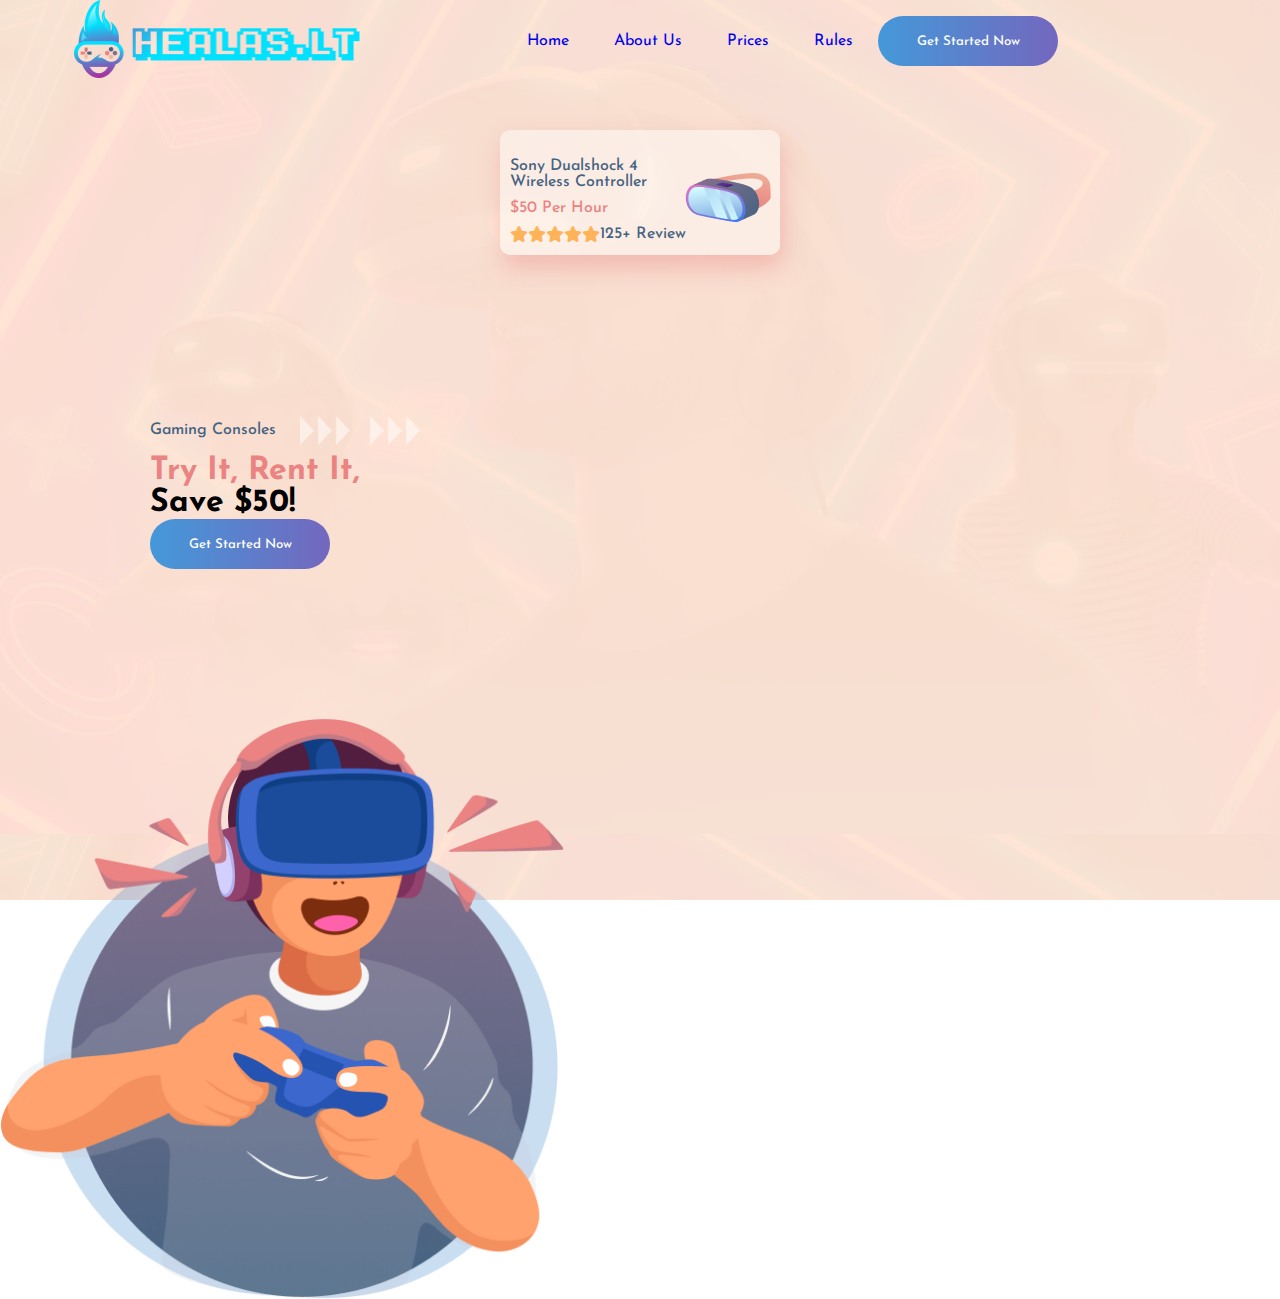
==== html_css/index.html @ aeb82d24 "content section added" ====
<!DOCTYPE html>
<html lang="en">

<head>
    <meta charset="UTF-8">
    <meta name="viewport" content="width=device-width, initial-scale=1.0">
    <title>Document</title>

    <link rel="preconnect" href="https://fonts.googleapis.com">
    <link rel="stylesheet" href="https://cdnjs.cloudflare.com/ajax/libs/font-awesome/6.4.2/css/all.min.css">
    <link rel="stylesheet" href="style.css">
</head>

<body>

    <main>
        <header class="header">
            <a href="#" class="logo"><img src="../assests/logos/Final logo 1 1.png" alt=""></a>
            <nav>
                <a href="#">Home</a>
                <a href="#">About Us</a>
                <a href="#">Prices</a>
                <a href="#">Rules</a>
                <button class="btn">Get Started Now</button>
            </nav>

        </header>
        <br>
        <br>
        <br>
        <!--VR section started-->
        <div class="main-container">
            <section class="vrSection">
                <div class="vrSectioninDiv">
                    <p class="vrText"> Sony Dualshock 4 Wireless Controller</p>
                    <p class="vrPrice">$50 Per Hour</p>
                    <div class="ratings">
                        <i class="fa-solid fa-star"></i><i class="fa-solid fa-star"></i><i
                            class="fa-solid fa-star"></i><i class="fa-solid fa-star"></i>
                        <i class="fa-solid fa-star"></i>
                        <p class="review">125+ Review</p>
                    </div>

                </div>
                <div class="vrImage"><img src="../assests/image/VR.png" alt=""></div>


            </section>
            <!--VR section ended-->
            <section class="content">
                <div class="contentArrows">
                    <p>Gaming Consoles</p>
                    <div class="arrows"><img src="../assests/image/Frame.png" alt="">
                        <img src="../assests/image/Frame.png" alt="">
                    </div>
                </div>

                <h1 class="tryIt">Try It, Rent It, </h1>
                <h1>Save $50!</h1>
                <button class="btn">Get Started Now</button>


            </section>
            <div class="character">
                <img src="../assests/image/CFARACTER.png" alt="">
            </div>
        </div>
    </main>
</body>

</html>
---- html_css/style.css ----
/*
@fontface{
    font-family: Josef;
    src: url()

}

* {
    padding: 0;
    margin: 0;
    text-decoration: none;
    box-sizing: border-box;
}

.container {
    max-width: 1400px;
    margin: 0 auto;

    display: flex;
    flex-direction: row;
    justify-content: center;


}
.container .Header{
    display: flex;
    

}
a .logo{
display: flex; 
width: 286.54px;
height:78px;

}

.container .Header ul {
    display: flex;
    list-style-type: none;
    gap: 20px;
    margin-top: 24px;
  
  
    

}

.main-container {
    width: 100%;
    height: 100vh;
    background: #ffd9c3b6;
    background-image: url('../assests/image/image-bg.png');
}
.upperButton{
    width: 180px;
    height: 50px;
    border-radius: 25px;
    display: flex;
    justify-content: center;
    background-image: linear-gradient(to right, #4499D9 , #7367BE);
    border: 0;
    cursor: pointer;
    padding: 15px;

    
}
 */
@import url('https://fonts.googleapis.com/css2?family=Josefin+Sans:wght@200;300;400&family=Lora:ital@1&display=swap');

:root {
    --main-color: #EB8382;
    --secondary-color: #446381;
}

* {
    font-family: 'Josefin Sans', sans-serif;
    padding: 0;
    margin: 0;
    text-decoration: none;
    box-sizing: border-box;
    transition: 0.2 ease;
}

main {
    width: 100%;
    height: 100vh;
    background: #ffd9c3b6;
    background-image: url('../assests/image/image-bg.png');
}

/* header start*/
.header .logo img {
    width: 286.54px;
    height: 78px;
}

.header {
    display: flex;
    align-items: center;
    justify-content: space-around;

}

.btn {
    width: 180px;
    height: 50px;
    border-radius: 25px;
    margin-right: 148px;
    background-image: linear-gradient(to right, #4499D9, #7367BE);
    border: 0;
    cursor: pointer;
    color: white;
    font-weight: 500;

}

header nav a {

    padding: 20px;
}

header nav a:hover {
    border-bottom: 2px solid transparent;
    border-color: var(--main-color);
    padding-bottom: 5px;
    transition: 1s ease;
}

/* header end*/
/* VR part started */
.vrSection {
    width: 280px;
    height: 125px;
    border-radius: 10px;
    background-color: #ffffff72;
    margin: 0 auto;
    box-shadow: 3px 12px 25px #eb84826b;
    display: flex;
    align-items: center;


}

.vrText {
    color: var(--secondary-color);
    margin: 0.625rem;
    font-weight: 500;

}

.vrPrice {
    color: var(--main-color);
    font-weight: 500;
    margin: 0.625rem;

}

.vrImage {
    Width: 5.3025rem;
    Height: 40px;
    margin-right: 0.625rem;
}

.ratings {

    width: 100%;
    height: 2px;
    color: #FFB359;
    display: flex;
    margin: 0.625rem;
    display: flex;
    
}

.review {
    color: var(--secondary-color);
    font-weight: 500;
}

/* VR part ended */
/* content section stated */
section .content {
    width: 400px;
    height: 300px;



}

.contentArrows {
    width: 270px;
    height: 50px;
    display: flex;
    align-items: center;
    gap: 10px;
    justify-content: space-between;
    color: var(--secondary-color);
    font-weight: 500;
    
    
}

.arrows {

    display: flex;
    justify-content: space-between;
    gap: 20px;

}

section {
    margin: 150px;
}
.tryIt{
    color: var(--main-color);
    font-weight: 700;
}
.character{
    width: 600px;
    height: 580px;
    display: flex;
    margin: ;
}
main{
    display: flex;
    flex-direction: column;
}
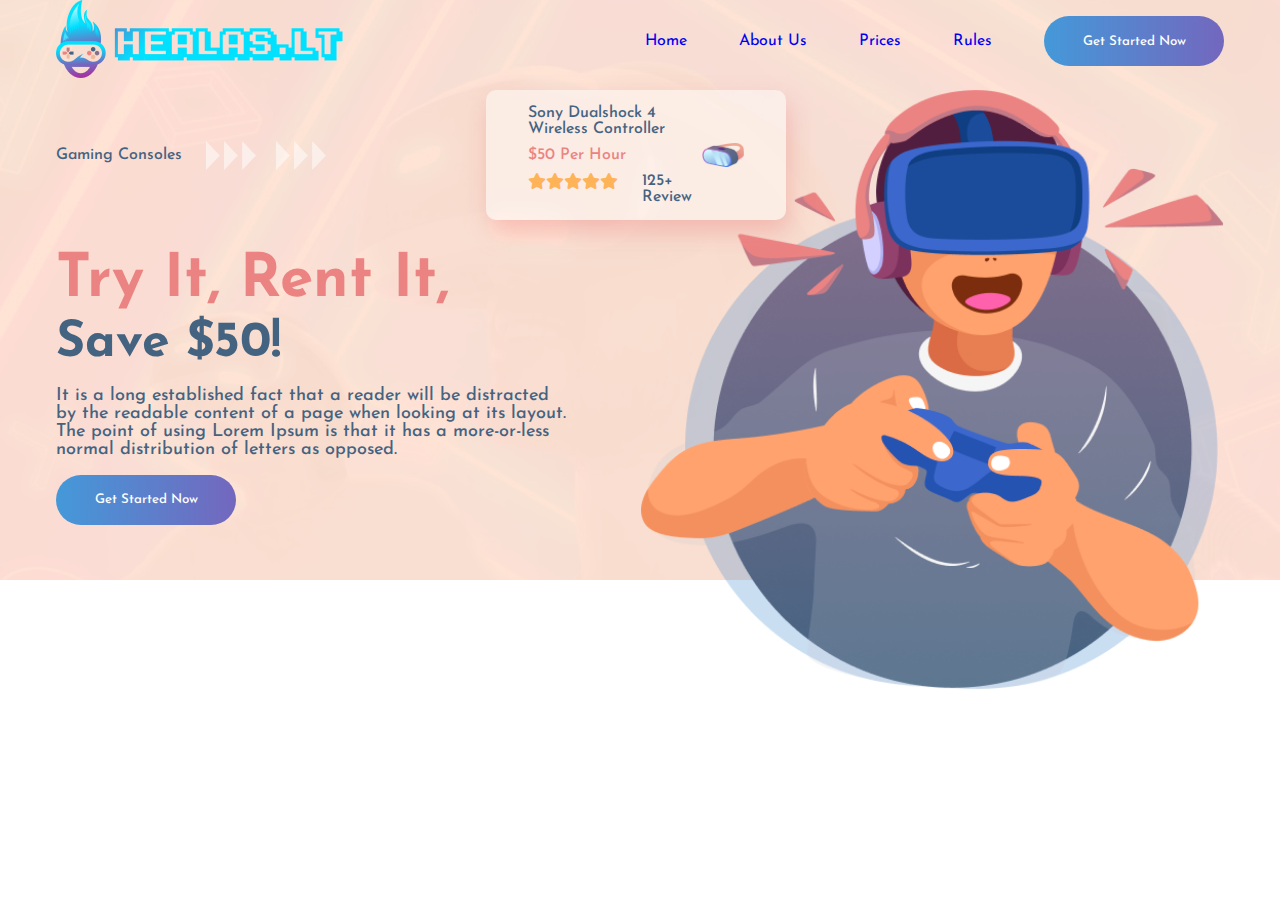
==== commit fe15578c: "content section created" ====
--- a/html_css/index.html
+++ b/html_css/index.html
@@ -14,7 +14,7 @@
 <body>
 
     <main>
-        <header class="header">
+        <header class="header container">
             <a href="#" class="logo"><img src="../assests/logos/Final logo 1 1.png" alt=""></a>
             <nav>
                 <a href="#">Home</a>
@@ -29,41 +29,51 @@
         <br>
         <br>
         <!--VR section started-->
-        <div class="main-container">
-            <section class="vrSection">
-                <div class="vrSectioninDiv">
-                    <p class="vrText"> Sony Dualshock 4 Wireless Controller</p>
-                    <p class="vrPrice">$50 Per Hour</p>
-                    <div class="ratings">
-                        <i class="fa-solid fa-star"></i><i class="fa-solid fa-star"></i><i
-                            class="fa-solid fa-star"></i><i class="fa-solid fa-star"></i>
-                        <i class="fa-solid fa-star"></i>
-                        <p class="review">125+ Review</p>
-                    </div>
-
-                </div>
-                <div class="vrImage"><img src="../assests/image/VR.png" alt=""></div>
 
 
-            </section>
-            <!--VR section ended-->
-            <section class="content">
-                <div class="contentArrows">
-                    <p>Gaming Consoles</p>
-                    <div class="arrows"><img src="../assests/image/Frame.png" alt="">
-                        <img src="../assests/image/Frame.png" alt="">
-                    </div>
+        <!--VR section ended-->
+        <section class="content container">
+            <div class="contentArrows">
+                <p>Gaming Consoles</p>
+                <div class="arrows"><img src="../assests/image/Frame.png" alt="">
+                    <img src="../assests/image/Frame.png" alt="">
                 </div>
+            </div>
 
-                <h1 class="tryIt">Try It, Rent It, </h1>
-                <h1>Save $50!</h1>
-                <button class="btn">Get Started Now</button>
+            <div class="contentItems">
+                <div class="contentText">
+                    <h1 class="tryIt">Try It, Rent It,<br /> <span class="tryItColor">Save $50!</span> </h1>
+                    <p>It is a long established fact that a reader will be distracted by the readable content of a page
+                        when
+                        looking at its layout. The point of using Lorem Ipsum is that it has a more-or-less normal
+                        distribution of letters as opposed.</p>
+                    <button class="btn">Get Started Now</button>
+                </div>
+                <div class="character">
+                    <section class="vrSection">
+                        <div class="vrSectioninDiv">
+                            <p class="vrText"> Sony Dualshock 4 Wireless Controller</p>
+                            <p class="vrPrice">$50 Per Hour</p>
+                            <div class="ratings">
+                                <div class="star"> <i class="fa-solid fa-star"></i><i class="fa-solid fa-star"></i><i
+                                        class="fa-solid fa-star"></i><i class="fa-solid fa-star"></i>
+                                    <i class="fa-solid fa-star"></i>
+                                </div>
+                                <p class="review">125+ Review</p>
+                            </div>
+
+                        </div>
+                        <div class="vrImage"><img src="../assests/image/VR.png" alt=""></div>
 
 
-            </section>
-            <div class="character">
-                <img src="../assests/image/CFARACTER.png" alt="">
+                    </section>
+                    <img src="../assests/image/CFARACTER.png" alt="">
+                </div>
             </div>
+
+
+        </section>
+
         </div>
     </main>
 </body>
--- a/html_css/style.css
+++ b/html_css/style.css
@@ -12,16 +12,7 @@
     box-sizing: border-box;
 }
 
-.container {
-    max-width: 1400px;
-    margin: 0 auto;
-
-    display: flex;
-    flex-direction: row;
-    justify-content: center;
-
-
-}
+
 .container .Header{
     display: flex;
     
@@ -70,6 +61,12 @@
 :root {
     --main-color: #EB8382;
     --secondary-color: #446381;
+}
+
+.container {
+    max-width: 1168px;
+    margin: 0 auto;
+    width: 100%;
 }
 
 * {
@@ -83,7 +80,6 @@
 
 main {
     width: 100%;
-    height: 100vh;
     background: #ffd9c3b6;
     background-image: url('../assests/image/image-bg.png');
 }
@@ -97,15 +93,13 @@
 .header {
     display: flex;
     align-items: center;
-    justify-content: space-around;
-
+    justify-content: space-between;
 }
 
 .btn {
     width: 180px;
     height: 50px;
     border-radius: 25px;
-    margin-right: 148px;
     background-image: linear-gradient(to right, #4499D9, #7367BE);
     border: 0;
     cursor: pointer;
@@ -114,9 +108,11 @@
 
 }
 
-header nav a {
-
-    padding: 20px;
+header nav {
+    display: flex;
+    align-items: center;
+    gap: 52px;
+    justify-content: space-between;
 }
 
 header nav a:hover {
@@ -129,14 +125,17 @@
 /* header end*/
 /* VR part started */
 .vrSection {
-    width: 280px;
-    height: 125px;
+    width: 300px;
+    height: 130px;
+    position: absolute;
+    right: 75%;
     border-radius: 10px;
     background-color: #ffffff72;
     margin: 0 auto;
     box-shadow: 3px 12px 25px #eb84826b;
     display: flex;
     align-items: center;
+    padding: 2rem;
 
 
 }
@@ -156,7 +155,7 @@
 }
 
 .vrImage {
-    Width: 5.3025rem;
+    width: 5.3025rem;
     Height: 40px;
     margin-right: 0.625rem;
 }
@@ -164,17 +163,20 @@
 .ratings {
 
     width: 100%;
-    height: 2px;
     color: #FFB359;
     display: flex;
     margin: 0.625rem;
     display: flex;
-    
-}
-
+    gap: 24px;
+
+}
+.star{
+    display: flex;
+}
 .review {
     color: var(--secondary-color);
     font-weight: 500;
+
 }
 
 /* VR part ended */
@@ -196,8 +198,8 @@
     justify-content: space-between;
     color: var(--secondary-color);
     font-weight: 500;
-    
-    
+
+
 }
 
 .arrows {
@@ -209,19 +211,76 @@
 }
 
 section {
-    margin: 150px;
-}
-.tryIt{
+    margin-inline: 4rem;
+}
+
+.tryIt {
     color: var(--main-color);
     font-weight: 700;
-}
-.character{
-    width: 600px;
-    height: 580px;
-    display: flex;
-    margin: ;
-}
-main{
+    margin-top: 15px;
+    font-size: 60px;
+
+
+}
+
+.tryItColor {
+    color: var(--secondary-color);
+    font-weight: 700;
+    font-size: 50px;
+}
+
+.tryIt .btn {
+    margin-top: 15px;
+}
+
+h2,
+p {
+    color: var(--secondary-color);
+}
+
+.contentItems {
+    height: 400px;
+    display: flex;
+    align-items: center;
+    justify-content: space-between;
+    /* display: flex;
+    flex-direction: column; */
+    gap: 1rem;
+
+
+}
+
+.contentText {
+
     display: flex;
     flex-direction: column;
+    gap: 1rem;
+    width: 50%;
+    max-width: 510px;
+
+}
+
+.character img {
+    width: 100%;
+    height: 100%;
+    object-fit: contain;
+}
+
+.contentText p {
+    font-size: 18px;
+    max-width: 520px;
+    font-weight: 500;
+}
+
+.character {
+    margin-top: 20px;
+    width: 50%;
+    display: flex;
+    position: relative;
+}
+
+main {
+    display: flex;
+    flex-direction: column;
+
 }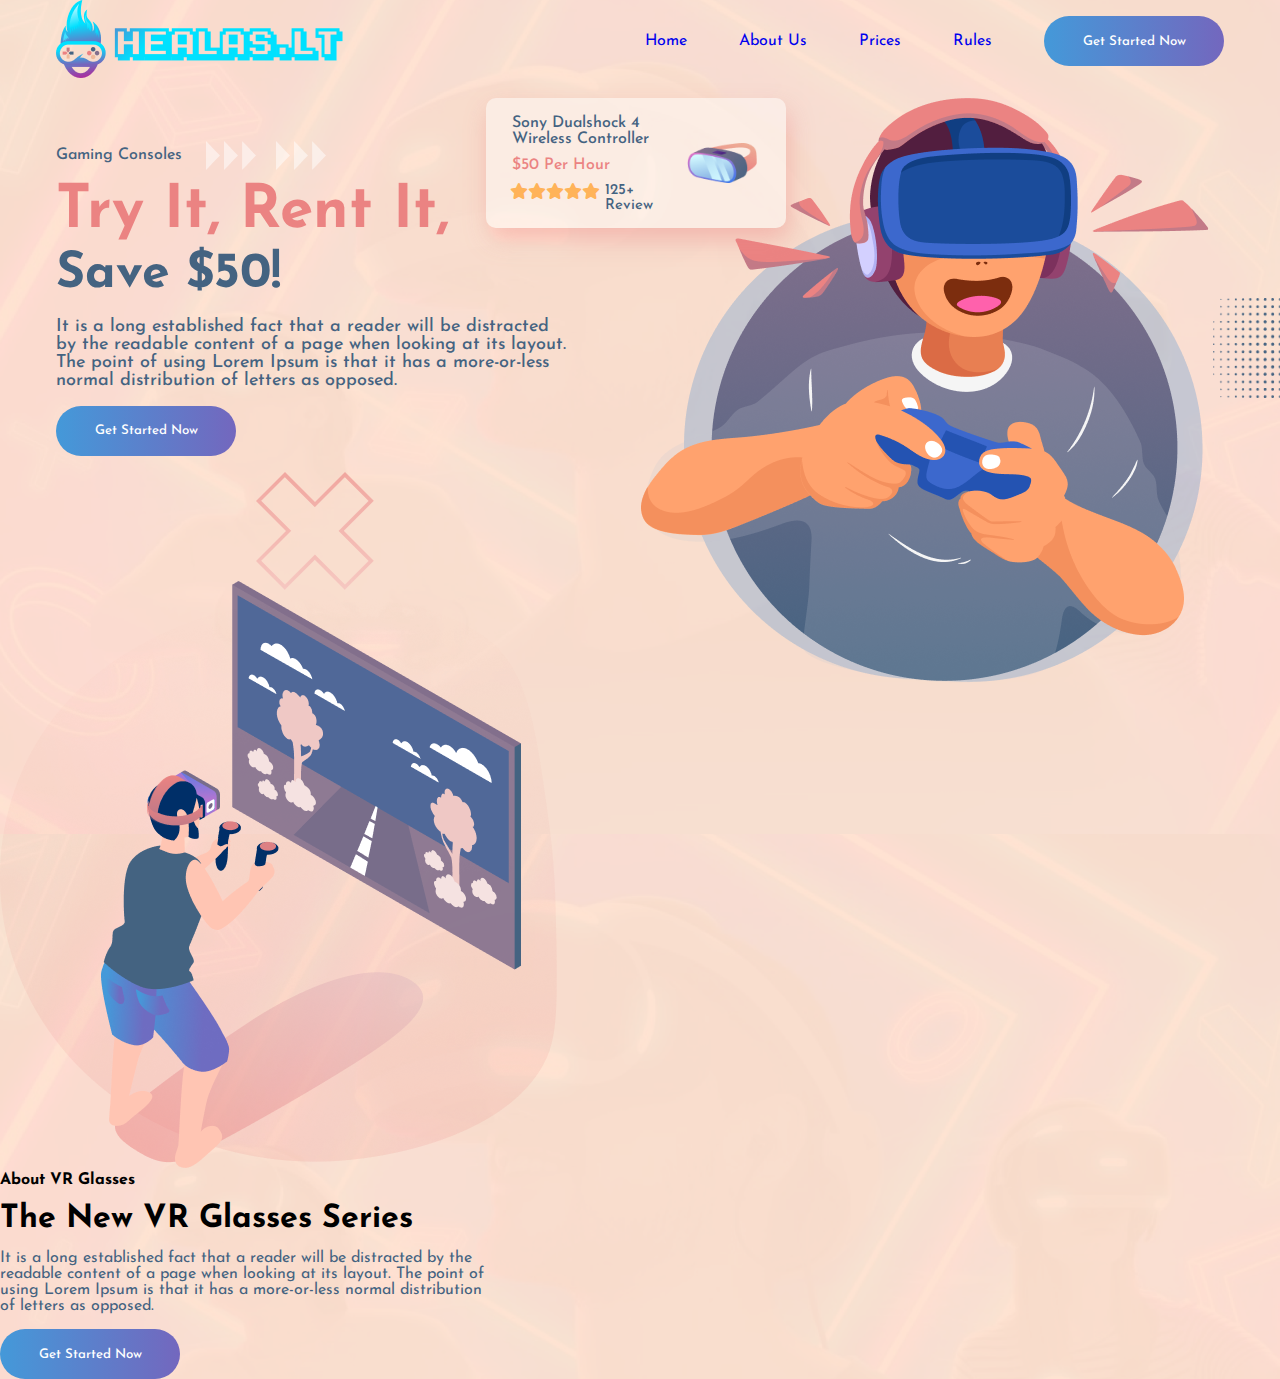
==== commit 02682e18: "change html add character" ====
--- a/html_css/index.html
+++ b/html_css/index.html
@@ -48,7 +48,10 @@
                         looking at its layout. The point of using Lorem Ipsum is that it has a more-or-less normal
                         distribution of letters as opposed.</p>
                     <button class="btn">Get Started Now</button>
+                    <div class="cross"><img src="../assests/image/cross.png" alt=""></div>
+
                 </div>
+
                 <div class="character">
                     <section class="vrSection">
                         <div class="vrSectioninDiv">
@@ -68,13 +71,28 @@
 
                     </section>
                     <img src="../assests/image/CFARACTER.png" alt="">
+                    <div class="dots"><img src="../assests/image/DOTS.png" alt=""></div>
+                    
                 </div>
             </div>
+
 
 
         </section>
 
         </div>
+        <div class="aboutContainer">
+        <div class="playingGuy"><img src="../assests/image/illutration.png" alt=""></div>
+        <div class="about">
+            <h4>About VR Glasses</h4>
+            <h1>The New VR Glasses
+                Series</h1>
+            <p>It is a long established fact that a reader will be distracted by the readable content of a page when
+                looking at its layout. The point of using Lorem Ipsum is that it has a more-or-less normal distribution
+                of letters as opposed.</p>
+            <button class="btn">Get Started Now</button>
+        </div>
+    </div>
     </main>
 </body>
 
--- a/html_css/style.css
+++ b/html_css/style.css
@@ -80,7 +80,7 @@
 
 main {
     width: 100%;
-    background: #ffd9c3b6;
+    background: #ffd9c3c4;
     background-image: url('../assests/image/image-bg.png');
 }
 
@@ -135,7 +135,7 @@
     box-shadow: 3px 12px 25px #eb84826b;
     display: flex;
     align-items: center;
-    padding: 2rem;
+    padding: 1rem;
 
 
 }
@@ -155,27 +155,28 @@
 }
 
 .vrImage {
-    width: 5.3025rem;
+    width: 10rem;
     Height: 40px;
-    margin-right: 0.625rem;
 }
 
 .ratings {
 
     width: 100%;
     color: #FFB359;
-    display: flex;
-    margin: 0.625rem;
-    display: flex;
-    gap: 24px;
-
-}
-.star{
-    display: flex;
-}
+    margin: 0.5rem;
+    display: flex;
+    gap: 5px;
+
+}
+
+.star {
+    display: flex;
+}
+
 .review {
     color: var(--secondary-color);
     font-weight: 500;
+    font-size: 15px;
 
 }
 
@@ -283,4 +284,35 @@
     display: flex;
     flex-direction: column;
 
-}+
+}
+
+.playingGuy {
+    width: 100%;
+    height: 100%;
+    object-fit: contain;
+
+}
+
+.about {
+    max-width: 500px;
+    display: flex;
+    flex-direction: column;
+    gap: 15px;
+}
+
+.aboutContainer {}
+
+.cross {
+
+    position: relative;
+    left: 200px;
+    opacity: 60%;
+}
+.dots img {
+    width: 120px;
+    height: 100px;
+    position: relative;
+    bottom: -200px;
+
+}
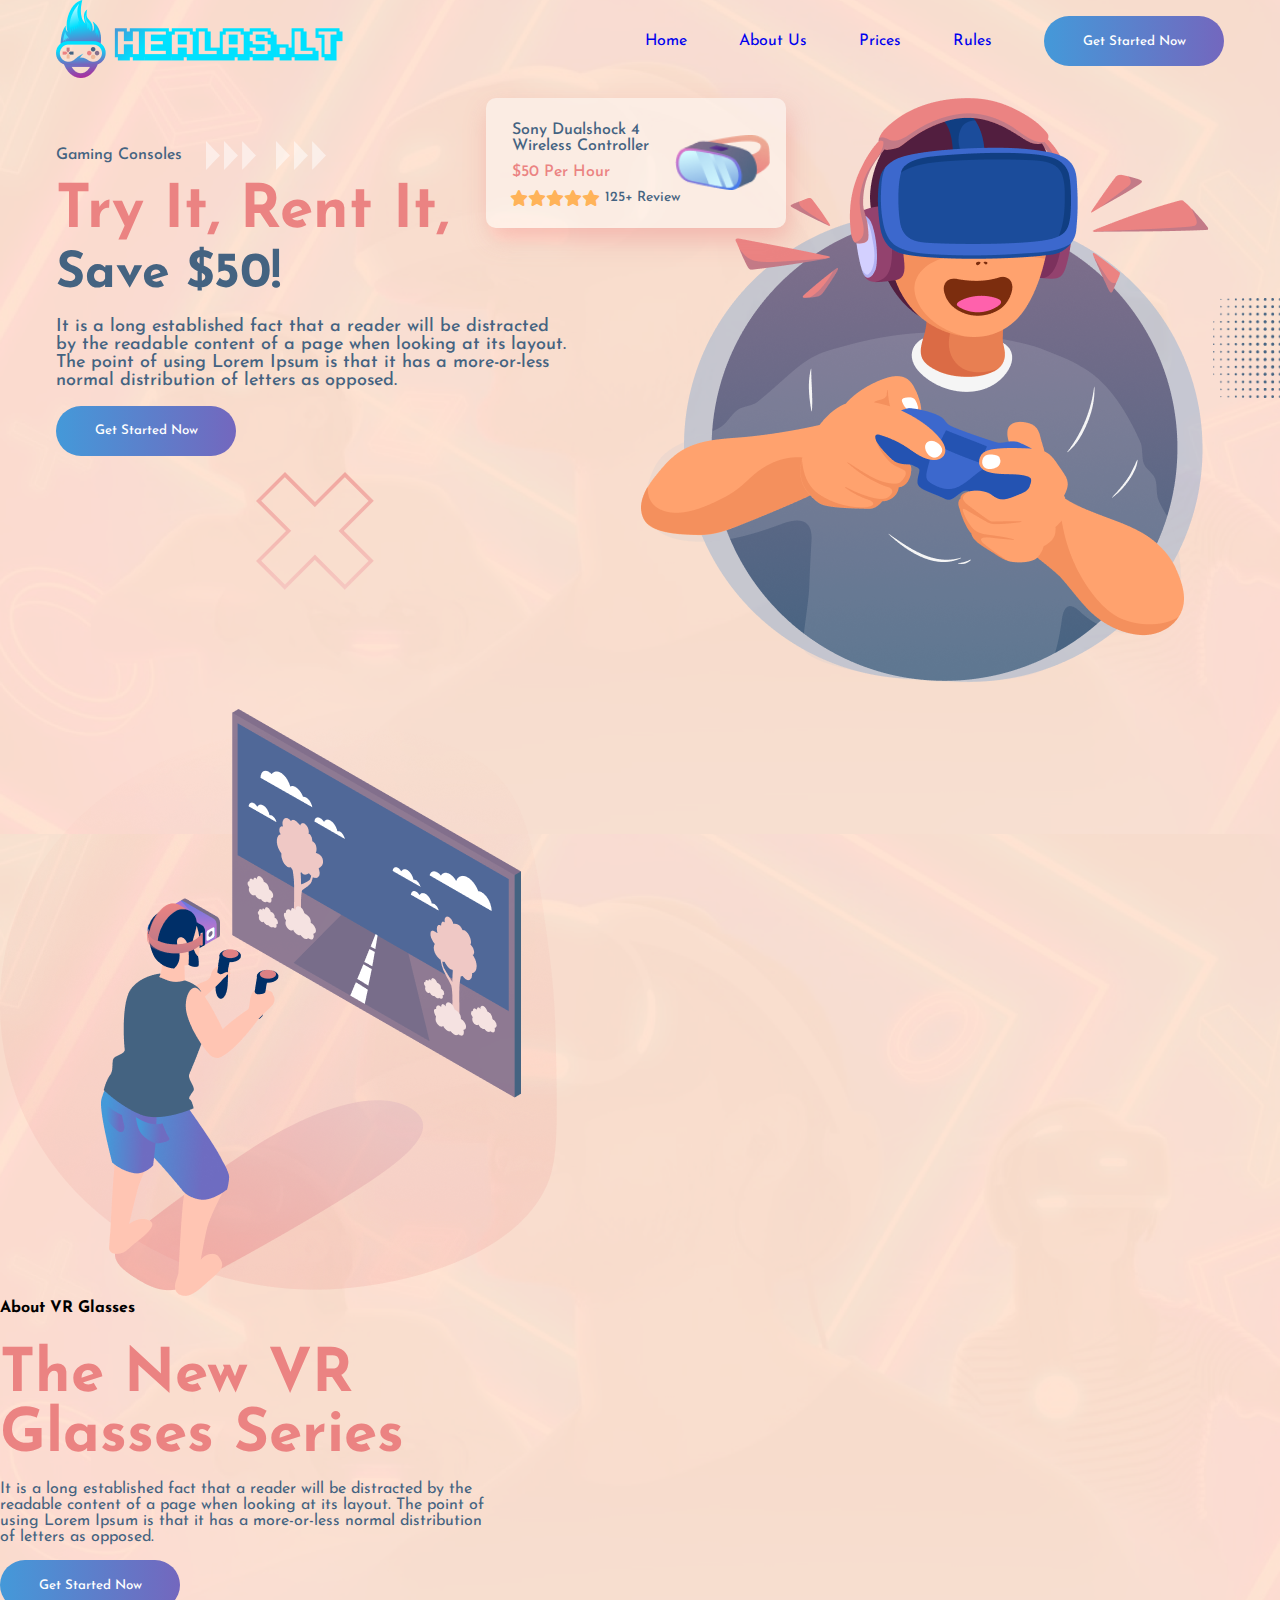
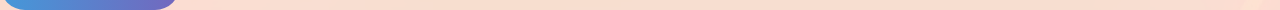
==== commit 1023684b: "vr series created" ====
--- a/html_css/index.html
+++ b/html_css/index.html
@@ -52,6 +52,7 @@
 
                 </div>
 
+
                 <div class="character">
                     <section class="vrSection">
                         <div class="vrSectioninDiv">
@@ -72,27 +73,41 @@
                     </section>
                     <img src="../assests/image/CFARACTER.png" alt="">
                     <div class="dots"><img src="../assests/image/DOTS.png" alt=""></div>
-                    
+
                 </div>
+
             </div>
+            <!--<div class="joyStick"></div>-->
 
 
 
         </section>
 
         </div>
+
+<br>
+<br>
+<br>
+<br>
+<br>
+<br>
+<br>
+<br>
         <div class="aboutContainer">
-        <div class="playingGuy"><img src="../assests/image/illutration.png" alt=""></div>
-        <div class="about">
-            <h4>About VR Glasses</h4>
-            <h1>The New VR Glasses
-                Series</h1>
-            <p>It is a long established fact that a reader will be distracted by the readable content of a page when
-                looking at its layout. The point of using Lorem Ipsum is that it has a more-or-less normal distribution
-                of letters as opposed.</p>
-            <button class="btn">Get Started Now</button>
+            <div class="playingGuy"><img src="../assests/image/illutration.png" alt=""></div>
+            <div class="about">
+                <h4>About VR Glasses</h4>
+                <h1 class="tryIt">The New VR Glasses
+                    Series</h1>
+                <p>It is a long established fact that a reader will be distracted by the readable content of a page when
+                    looking at its layout. The point of using Lorem Ipsum is that it has a more-or-less normal
+                    distribution
+                    of letters as opposed.</p>
+                <button class="btn">Get Started Now</button>
+            </div>
         </div>
-    </div>
+        </div>
+        <div class="xbox"></div>
     </main>
 </body>
 
--- a/html_css/style.css
+++ b/html_css/style.css
@@ -156,7 +156,7 @@
 
 .vrImage {
     width: 10rem;
-    Height: 40px;
+    Height: 60px;
 }
 
 .ratings {
@@ -171,12 +171,13 @@
 
 .star {
     display: flex;
+
 }
 
 .review {
     color: var(--secondary-color);
     font-weight: 500;
-    font-size: 15px;
+    font-size: 14px;
 
 }
 
@@ -304,11 +305,11 @@
 .aboutContainer {}
 
 .cross {
-
     position: relative;
     left: 200px;
     opacity: 60%;
 }
+
 .dots img {
     width: 120px;
     height: 100px;
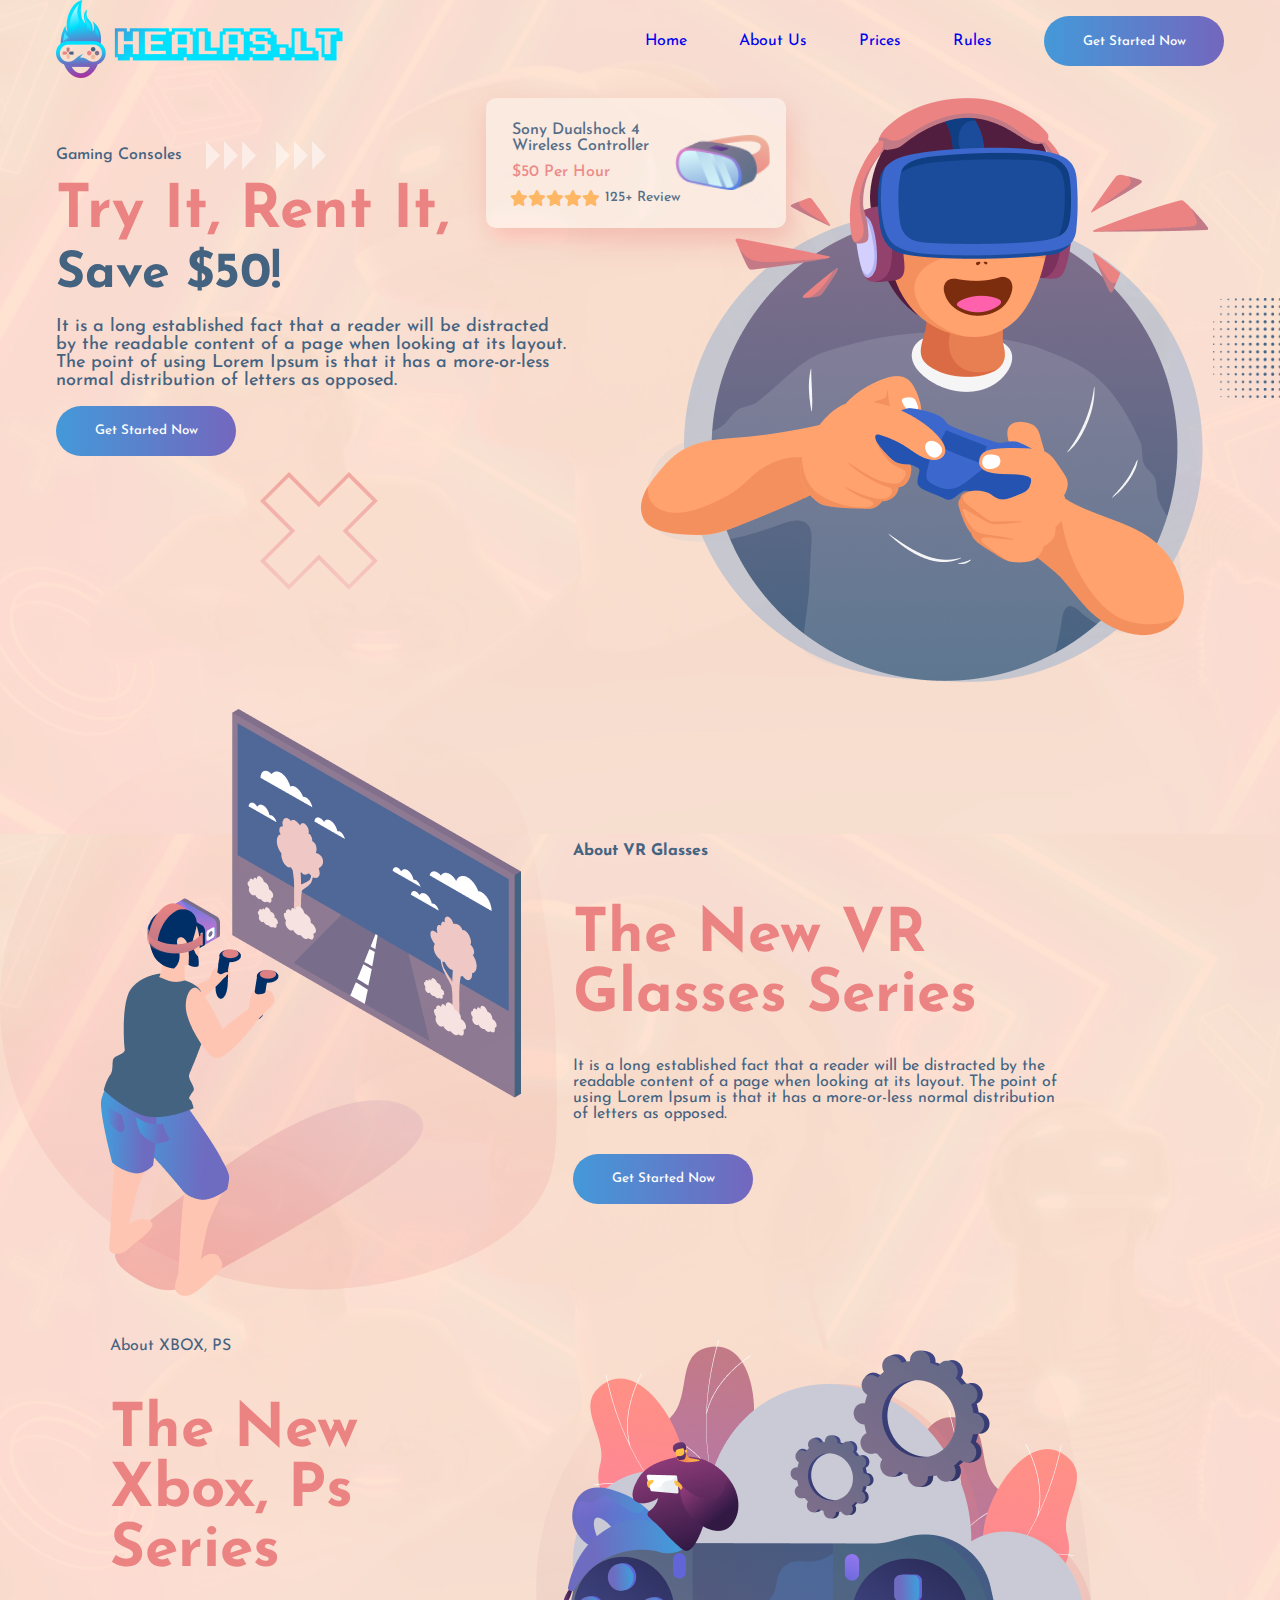
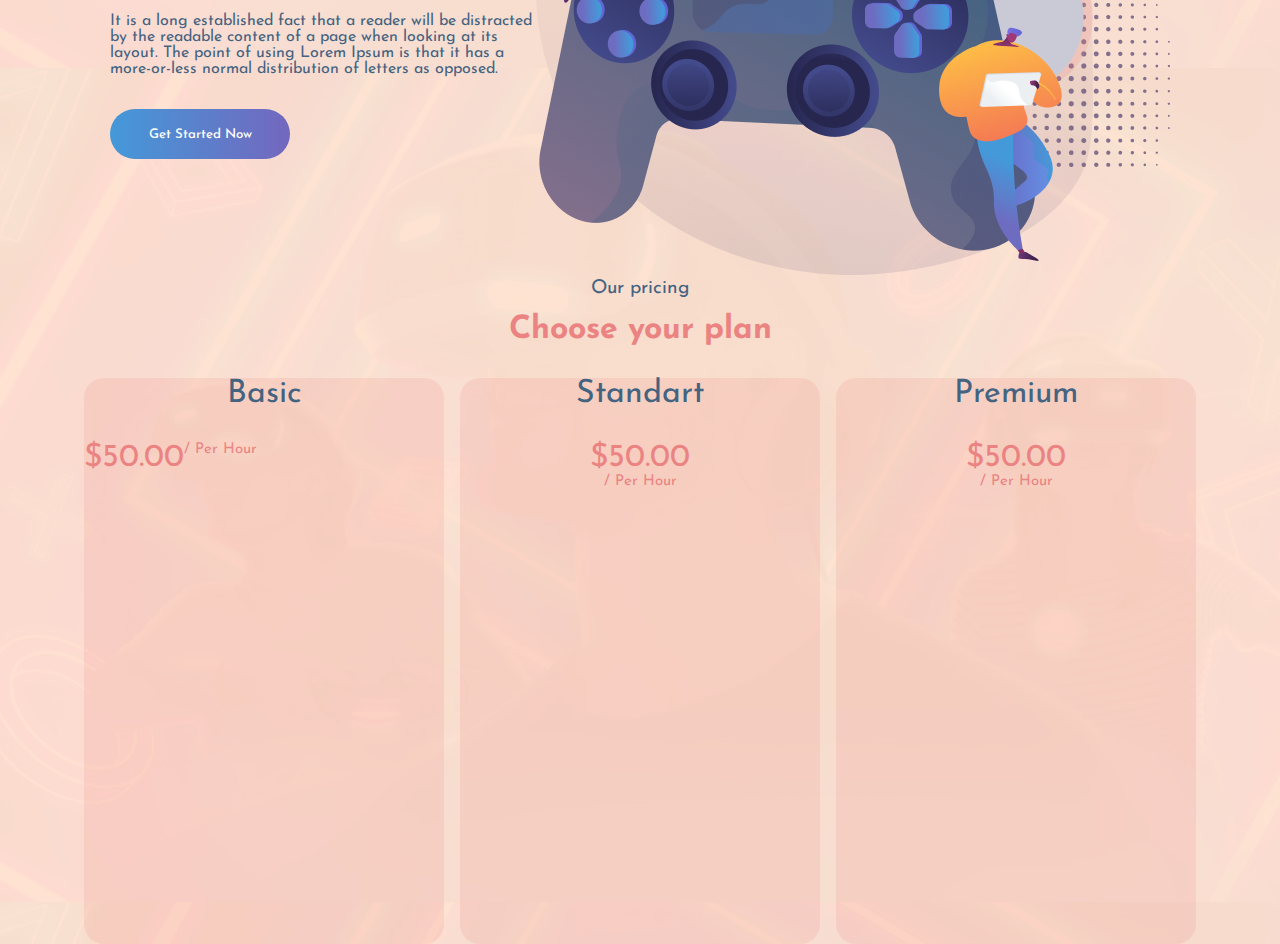
==== commit f4c46a77: "cards created" ====
--- a/html_css/index.html
+++ b/html_css/index.html
@@ -85,14 +85,14 @@
 
         </div>
 
-<br>
-<br>
-<br>
-<br>
-<br>
-<br>
-<br>
-<br>
+        <br>
+        <br>
+        <br>
+        <br>
+        <br>
+        <br>
+        <br>
+        <br>
         <div class="aboutContainer">
             <div class="playingGuy"><img src="../assests/image/illutration.png" alt=""></div>
             <div class="about">
@@ -107,7 +107,44 @@
             </div>
         </div>
         </div>
-        <div class="xbox"></div>
+        <section><div class="xboxSection">
+            <div class="xboxAbout">
+                <p>About XBOX, PS</p>
+                   <h1 class="tryIt">The New Xbox, Ps  Series</h1>
+                <p>It is a long established fact that a reader will be distracted by the readable content of a page when
+                    looking at its layout. The point of using Lorem Ipsum is that it has a more-or-less normal
+                    distribution of letters as opposed.</p>
+                    <button class="btn">Get Started Now</button>
+            </div>
+            <div class="xBoxImg"><img src="../assests/image/xbox.png" alt=""></div>
+            
+               
+                </div>
+        </section>
+        <p class="ourPricing">Our pricing</p>
+        <br>
+        <h1 class="plan">Choose your plan</h1>
+        <br>
+        <br>
+        <div class="cards">
+            <div class="card1">
+                
+                <p class="levels">Basic</p>
+                <br>
+               <div class="pricing"> <p class="dollars">$50.00</p> <p class="perHour">/ Per Hour</p></div>
+            </div>
+            <div class="card2">
+                <p class="levels">Standart</p>
+                <br>
+                <p class="dollars" >$50.00</p> <p class="perHour">/ Per Hour</p>
+            </div>
+            <div class="card2">
+                <p class="levels">Premium</p>
+                <br>
+                <p class="dollars" >$50.00</p> <p class="perHour">/ Per Hour</p>
+
+            </div>
+        </div>
     </main>
 </body>
 
--- a/html_css/style.css
+++ b/html_css/style.css
@@ -1,61 +1,3 @@
-/*
-@fontface{
-    font-family: Josef;
-    src: url()
-
-}
-
-* {
-    padding: 0;
-    margin: 0;
-    text-decoration: none;
-    box-sizing: border-box;
-}
-
-
-.container .Header{
-    display: flex;
-    
-
-}
-a .logo{
-display: flex; 
-width: 286.54px;
-height:78px;
-
-}
-
-.container .Header ul {
-    display: flex;
-    list-style-type: none;
-    gap: 20px;
-    margin-top: 24px;
-  
-  
-    
-
-}
-
-.main-container {
-    width: 100%;
-    height: 100vh;
-    background: #ffd9c3b6;
-    background-image: url('../assests/image/image-bg.png');
-}
-.upperButton{
-    width: 180px;
-    height: 50px;
-    border-radius: 25px;
-    display: flex;
-    justify-content: center;
-    background-image: linear-gradient(to right, #4499D9 , #7367BE);
-    border: 0;
-    cursor: pointer;
-    padding: 15px;
-
-    
-}
- */
 @import url('https://fonts.googleapis.com/css2?family=Josefin+Sans:wght@200;300;400&family=Lora:ital@1&display=swap');
 
 :root {
@@ -124,7 +66,8 @@
 
 /* header end*/
 /* VR part started */
-.vrSection {
+.vrSection,
+.joyStick {
     width: 300px;
     height: 130px;
     position: absolute;
@@ -136,6 +79,7 @@
     display: flex;
     align-items: center;
     padding: 1rem;
+    opacity: 90%;
 
 
 }
@@ -180,6 +124,7 @@
     font-size: 14px;
 
 }
+
 
 /* VR part ended */
 /* content section stated */
@@ -236,7 +181,8 @@
 }
 
 h2,
-p {
+p,
+h4 {
     color: var(--secondary-color);
 }
 
@@ -260,6 +206,7 @@
     width: 50%;
     max-width: 510px;
 
+
 }
 
 .character img {
@@ -281,6 +228,8 @@
     position: relative;
 }
 
+.joyStick {}
+
 main {
     display: flex;
     flex-direction: column;
@@ -295,18 +244,28 @@
 
 }
 
-.about {
-    max-width: 500px;
+.about,
+.xboxAbout {
+    margin-top: 30px;
+    max-width:  500px;
     display: flex;
     flex-direction: column;
-    gap: 15px;
-}
-
-.aboutContainer {}
+    gap: 2rem;
+}
+
+.aboutContainer {
+    width: 83%;
+    height: 600px;
+    display: flex;
+    gap: 1rem;
+    justify-content: center;
+    align-items: center;
+
+}
 
 .cross {
     position: relative;
-    left: 200px;
+    left: 40%;
     opacity: 60%;
 }
 
@@ -317,3 +276,49 @@
     bottom: -200px;
 
 }
+
+.xboxSection {
+    max-width: 92%;
+    display: flex;
+    margin: 0 auto;
+    justify-content: space-between;
+}
+ .ourPricing{
+    text-align: center;
+    font-size: larger;
+ }
+ .plan{
+    color: var(--main-color);
+    text-align: center;
+ }
+ .cards{
+    max-width: 100%;
+    display: flex;
+    gap: 1rem;
+    margin: 0 auto;
+
+ }
+ .card1, .card2, .card3{
+    width: 360px;
+    height: 566px;
+    border-radius: 20px;
+    background-color: #eb84822a;
+ }
+ .cards, .levels{
+    text-align: center;
+    font-size: 32px;
+    color: var(--secondary-color)
+ }
+ .dollars{
+    font-size: 32px;
+    color: var(--main-color);
+ }
+ .perHour{
+    color: var(--main-color);
+    font-size: 15px;
+    
+ }
+ .pricing{
+    display: flex;
+ }
+ 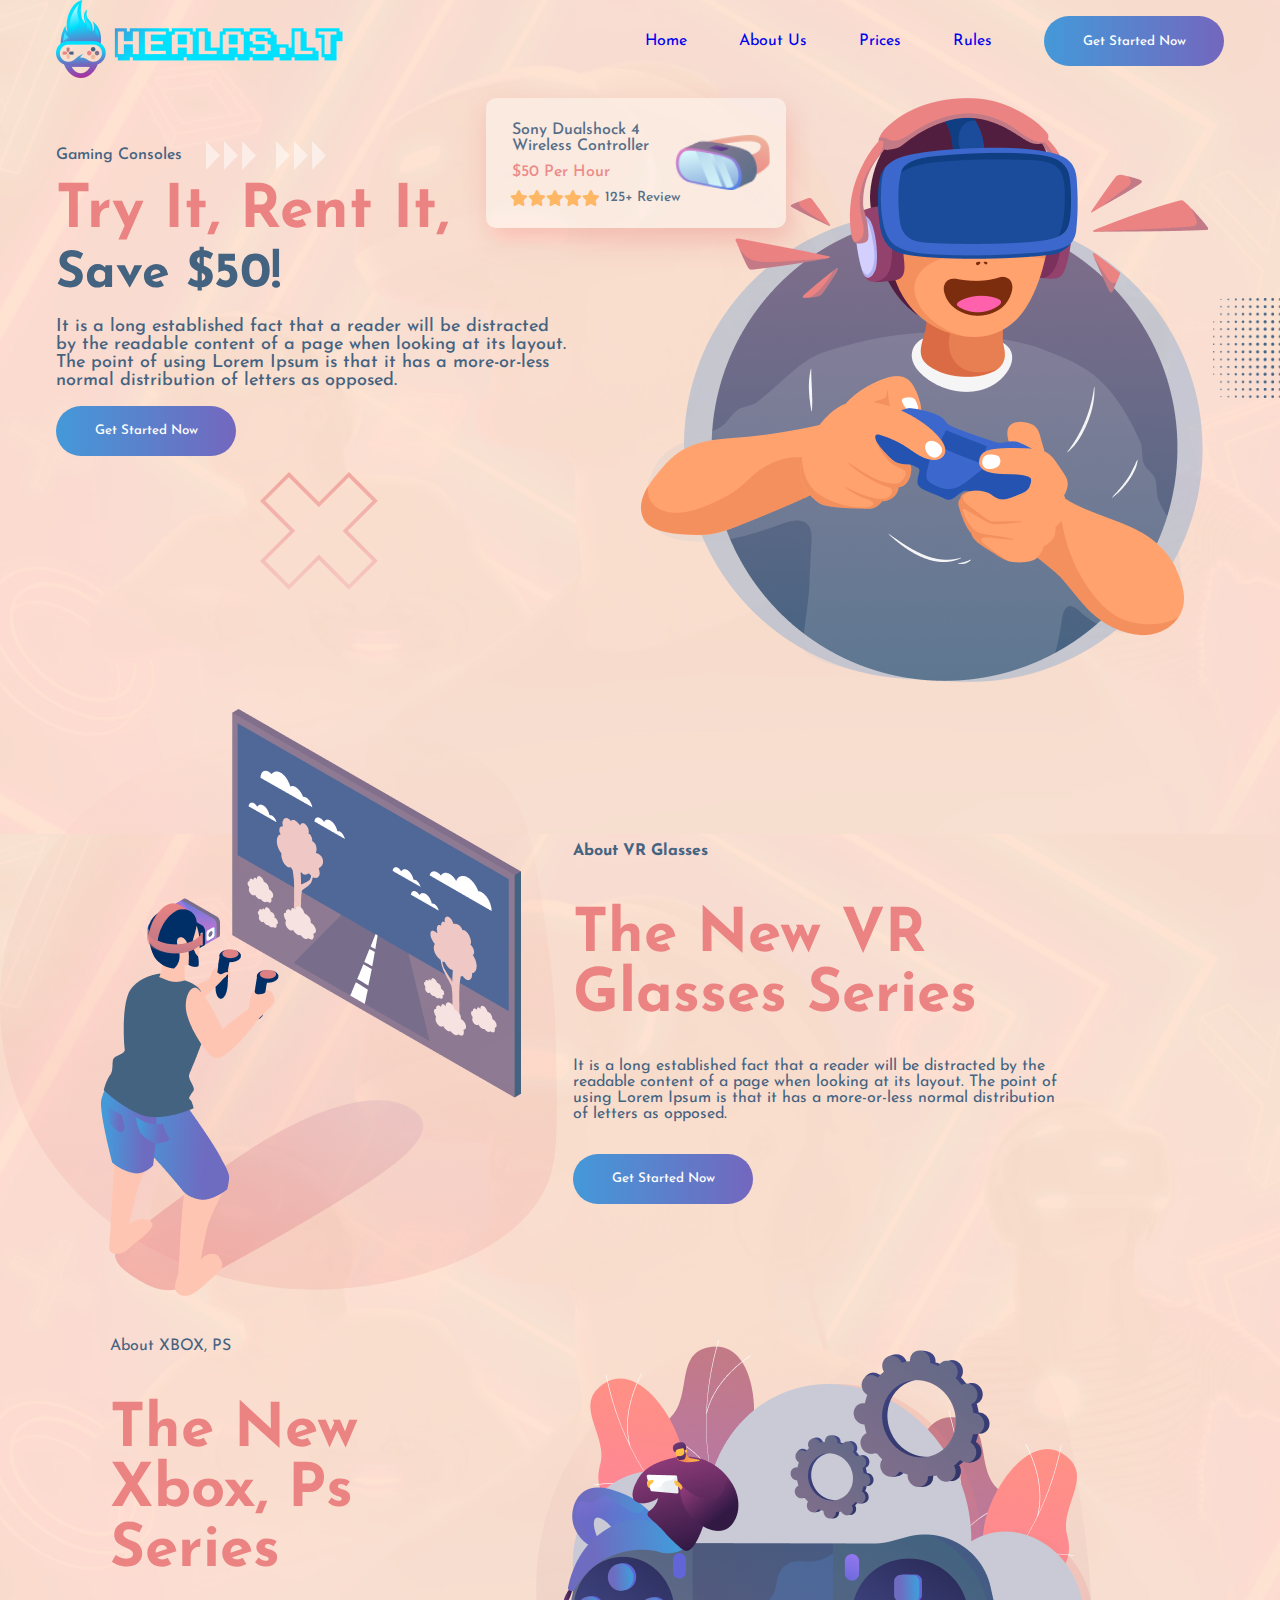
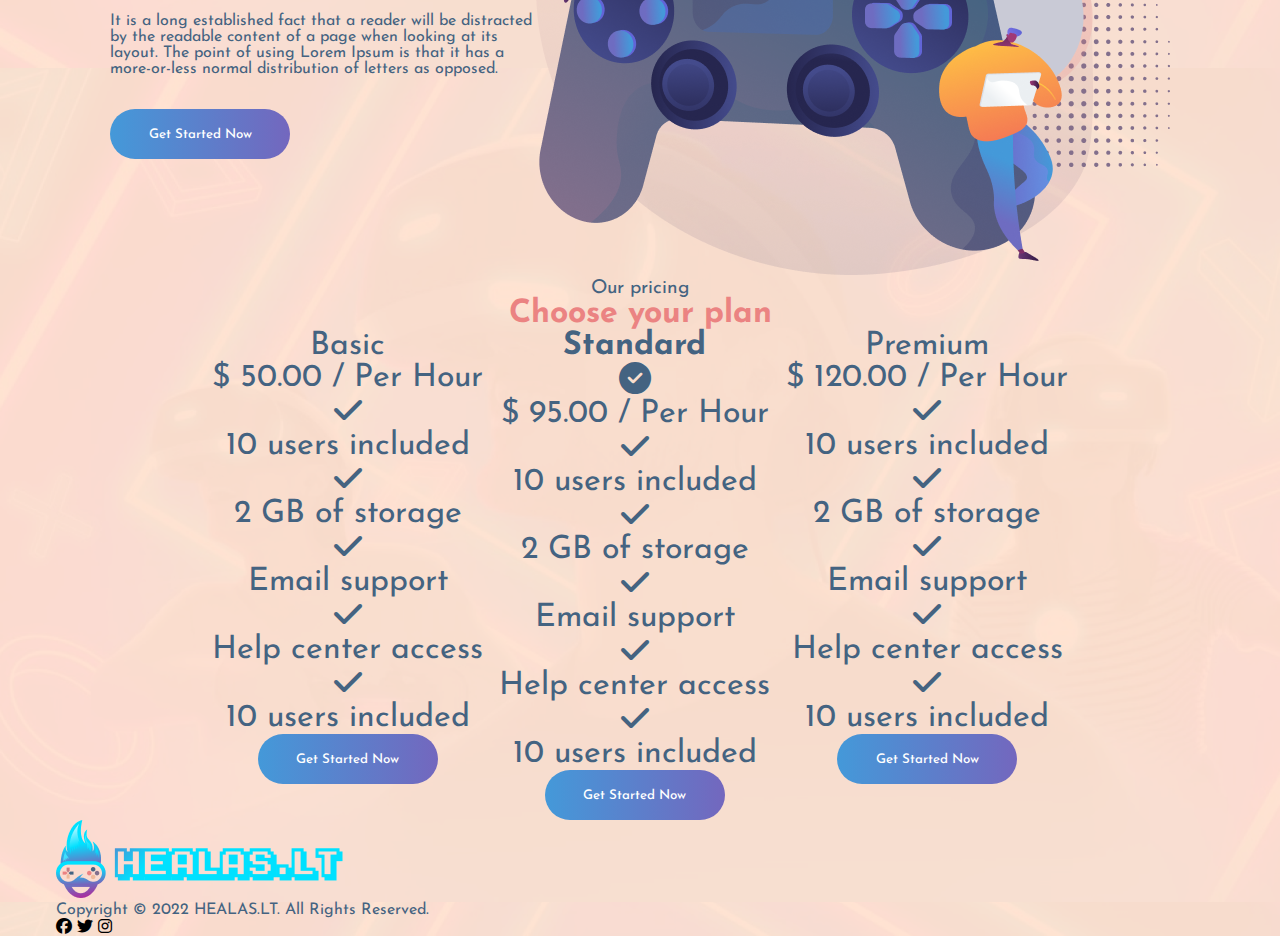
==== commit 34d6c4e4: "cards created" ====
--- a/html_css/index.html
+++ b/html_css/index.html
@@ -107,44 +107,149 @@
             </div>
         </div>
         </div>
-        <section><div class="xboxSection">
-            <div class="xboxAbout">
-                <p>About XBOX, PS</p>
-                   <h1 class="tryIt">The New Xbox, Ps  Series</h1>
-                <p>It is a long established fact that a reader will be distracted by the readable content of a page when
-                    looking at its layout. The point of using Lorem Ipsum is that it has a more-or-less normal
-                    distribution of letters as opposed.</p>
-                    <button class="btn">Get Started Now</button>
-            </div>
-            <div class="xBoxImg"><img src="../assests/image/xbox.png" alt=""></div>
-            
-               
-                </div>
+        <section>
+            <div class="xboxSection">
+                <div class="xboxAbout">
+                    <p>About XBOX, PS</p>
+                    <h1 class="tryIt">The New Xbox, Ps Series</h1>
+                    <p>It is a long established fact that a reader will be distracted by the readable content of a page
+                        when
+                        looking at its layout. The point of using Lorem Ipsum is that it has a more-or-less normal
+                        distribution of letters as opposed.</p>
+                    <button class="btn">Get Started Now</button>
+                </div>
+                <div class="xBoxImg"><img src="../assests/image/xbox.png" alt=""></div>
+
+
+            </div>
         </section>
-        <p class="ourPricing">Our pricing</p>
-        <br>
-        <h1 class="plan">Choose your plan</h1>
-        <br>
-        <br>
+        <!-- cards section started -->
+        <section><p class="ourPricing">Our pricing</p>
+
+            <h1 class="plan">Choose your plan</h1></section>
+      
+
         <div class="cards">
-            <div class="card1">
+            <div class="card">
+
+                <p class="levels">Basic</p>
+
+                <p class="dollar">$ <span class="dollar-value">50.00</span> / Per Hour</p>
+
+
+                <div class="column">
+
+                    <div class="row"> <i class="fa-solid fa-check"></i>
+                        <p>10 users included</p>
+                    </div>
+                    <div class="row"><i class="fa-solid fa-check"></i>
+                        <p>2 GB of storage</p>
+                    </div>
+                    <div class="row"><i class="fa-solid fa-check"></i>
+                        <p>Email support</p>
+                    </div>
+                    <div class="row"><i class="fa-solid fa-check"></i>
+                        <p>Help center access</p>
+                    </div>
+                    <div class="row"><i class="fa-solid fa-check"></i>
+                        <p>10 users included</p>
+                    </div>
+
+
+                </div>
+
+
+                <div class="btn-top">
+                    <button class="btn">Get Started Now</button>
+                </div>
+            </div>
+            <div class="card">
+
                 
-                <p class="levels">Basic</p>
-                <br>
-               <div class="pricing"> <p class="dollars">$50.00</p> <p class="perHour">/ Per Hour</p></div>
-            </div>
-            <div class="card2">
-                <p class="levels">Standart</p>
-                <br>
-                <p class="dollars" >$50.00</p> <p class="perHour">/ Per Hour</p>
-            </div>
-            <div class="card2">
+                    <h4 class="levels">Standard</h4>
+                    <div class="icon"><i class="fa-solid fa-circle-check"></i></div>
+                
+
+                <p class="dollar">$ <span class="dollar-value">95.00</span> / Per Hour</p>
+
+
+                <div class="column">
+
+                    <div class="row"> <i class="fa-solid fa-check"></i>
+                        <p>10 users included</p>
+                    </div>
+                    <div class="row"><i class="fa-solid fa-check"></i>
+                        <p>2 GB of storage</p>
+                    </div>
+                    <div class="row"><i class="fa-solid fa-check"></i>
+                        <p>Email support</p>
+                    </div>
+                    <div class="row"><i class="fa-solid fa-check"></i>
+                        <p>Help center access</p>
+                    </div>
+                    <div class="row"><i class="fa-solid fa-check"></i>
+                        <p>10 users included</p>
+                    </div>
+
+
+                </div>
+
+
+                <div class="btn-top">
+                    <button class="btn">Get Started Now</button>
+                </div>
+            </div>
+            <div class="card">
+
                 <p class="levels">Premium</p>
-                <br>
-                <p class="dollars" >$50.00</p> <p class="perHour">/ Per Hour</p>
-
-            </div>
-        </div>
+
+                <p class="dollar">$ <span class="dollar-value">120.00</span> / Per Hour</p>
+
+
+                <div class="column">
+
+                    <div class="row"> <i class="fa-solid fa-check"></i>
+                        <p>10 users included</p>
+                    </div>
+                    <div class="row"><i class="fa-solid fa-check"></i>
+                        <p>2 GB of storage</p>
+                    </div>
+                    <div class="row"><i class="fa-solid fa-check"></i>
+                        <p>Email support</p>
+                    </div>
+                    <div class="row"><i class="fa-solid fa-check"></i>
+                        <p>Help center access</p>
+                    </div>
+                    <div class="row"><i class="fa-solid fa-check"></i>
+                        <p>10 users included</p>
+                    </div>
+
+
+                </div>
+
+
+                <div class="btn-top">
+                    <button class="btn">Get Started Now</button>
+                </div>
+            </div>
+        </div>
+
+<!-- cards section ended -->
+
+
+
+        </div>
+        </div>
+        <!-- footer starded -->
+        <footer class="footer container">
+            <a href="#" class="logo"><img src="../assests/logos/Final logo 1 1.png" alt=""></a>
+            <p class="copyright">Copyright © 2022 HEALAS.LT. All Rights Reserved.</p>
+            <div class="sMedia"><i class="fa-brands fa-facebook"></i>
+                <i class="fa-brands fa-twitter"></i>
+                <i class="fa-brands fa-instagram"></i>
+            </div>
+
+        </footer>
     </main>
 </body>
 
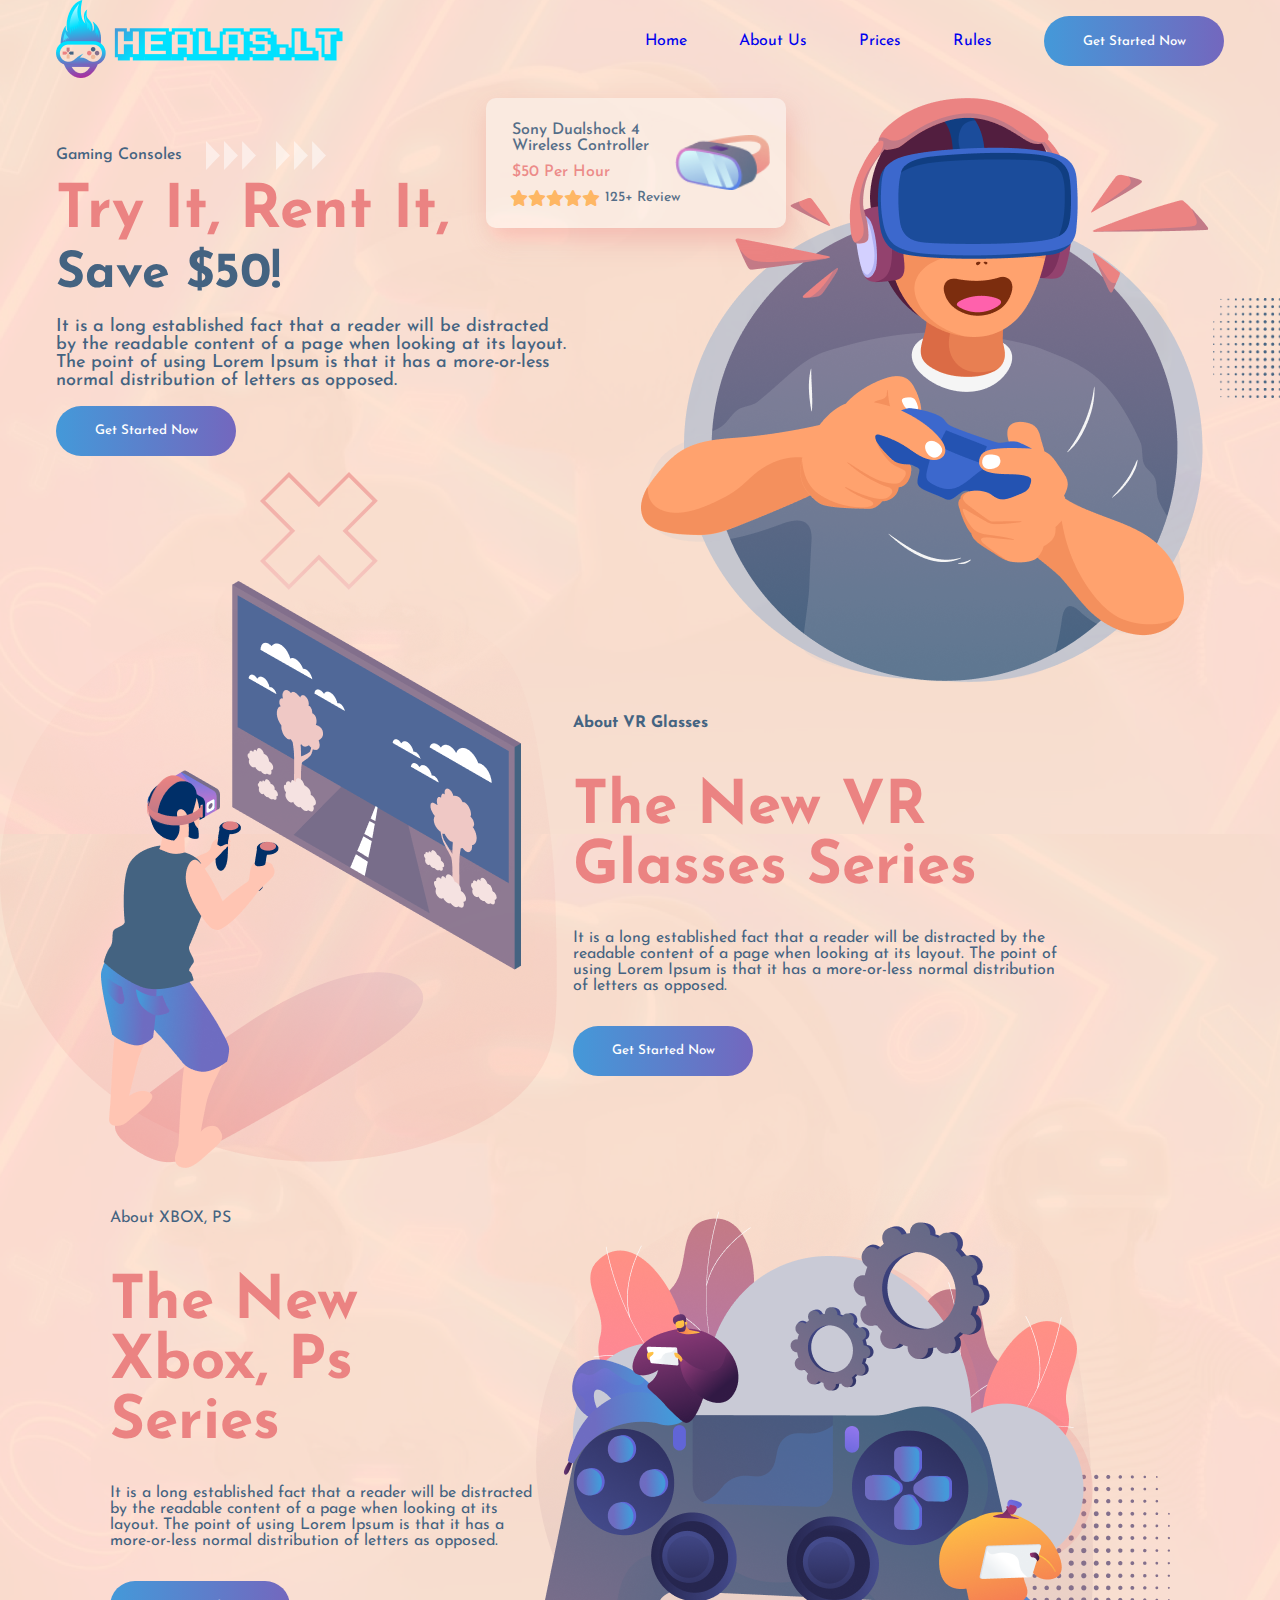
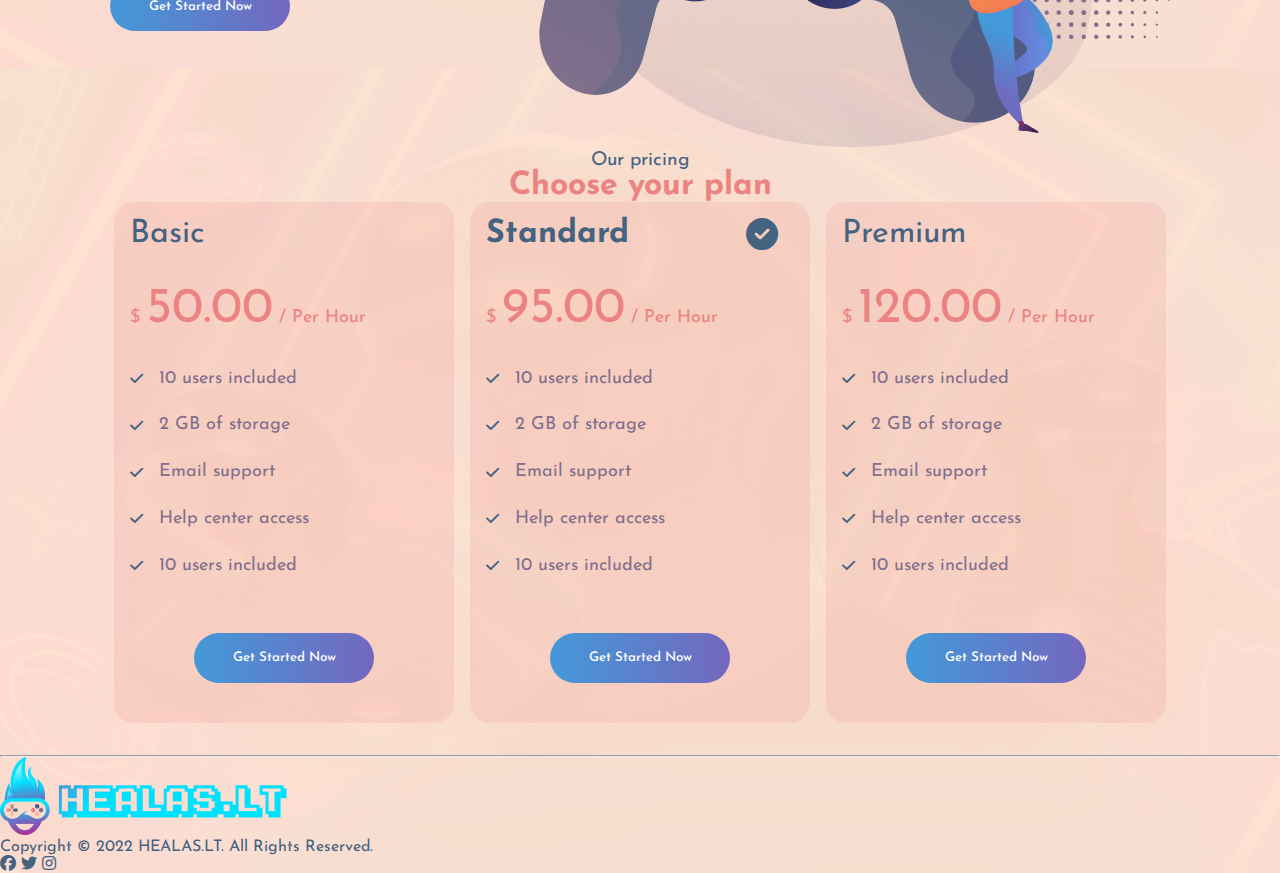
==== commit 61f5f576: "footer created" ====
--- a/html_css/index.html
+++ b/html_css/index.html
@@ -74,10 +74,11 @@
                     <img src="../assests/image/CFARACTER.png" alt="">
                     <div class="dots"><img src="../assests/image/DOTS.png" alt=""></div>
 
-                </div>
-
-            </div>
-            <!--<div class="joyStick"></div>-->
+
+                </div>
+
+            </div>
+
 
 
 
@@ -85,14 +86,7 @@
 
         </div>
 
-        <br>
-        <br>
-        <br>
-        <br>
-        <br>
-        <br>
-        <br>
-        <br>
+       
         <div class="aboutContainer">
             <div class="playingGuy"><img src="../assests/image/illutration.png" alt=""></div>
             <div class="about">
@@ -124,10 +118,12 @@
             </div>
         </section>
         <!-- cards section started -->
-        <section><p class="ourPricing">Our pricing</p>
-
-            <h1 class="plan">Choose your plan</h1></section>
-      
+        <section>
+            <p class="ourPricing">Our pricing</p>
+
+            <h1 class="plan">Choose your plan</h1>
+        </section>
+
 
         <div class="cards">
             <div class="card">
@@ -165,10 +161,10 @@
             </div>
             <div class="card">
 
-                
-                    <h4 class="levels">Standard</h4>
-                    <div class="icon"><i class="fa-solid fa-circle-check"></i></div>
-                
+
+                <h4 class="levels">Standard</h4>
+                <div class="icon"><i class="fa-solid fa-circle-check"></i></div>
+
 
                 <p class="dollar">$ <span class="dollar-value">95.00</span> / Per Hour</p>
 
@@ -234,20 +230,24 @@
             </div>
         </div>
 
-<!-- cards section ended -->
-
-
-
-        </div>
-        </div>
+        <!-- cards section ended -->
+
+
+
+        </div>
+        </div>
+
         <!-- footer starded -->
-        <footer class="footer container">
+        <hr style=" margin-top: 2rem;">
+        <footer>
             <a href="#" class="logo"><img src="../assests/logos/Final logo 1 1.png" alt=""></a>
             <p class="copyright">Copyright © 2022 HEALAS.LT. All Rights Reserved.</p>
-            <div class="sMedia"><i class="fa-brands fa-facebook"></i>
+            <div class="sMedia"> <i class="fa-brands fa-facebook"></i>
                 <i class="fa-brands fa-twitter"></i>
                 <i class="fa-brands fa-instagram"></i>
             </div>
+
+
 
         </footer>
     </main>
--- a/html_css/style.css
+++ b/html_css/style.css
@@ -127,7 +127,7 @@
 
 
 /* VR part ended */
-/* content section stated */
+/* Home section stated */
 section .content {
     width: 400px;
     height: 300px;
@@ -228,7 +228,7 @@
     position: relative;
 }
 
-.joyStick {}
+
 
 main {
     display: flex;
@@ -243,6 +243,9 @@
     object-fit: contain;
 
 }
+/*Home section ended*/
+
+/*About part started*/
 
 .about,
 .xboxAbout {
@@ -283,6 +286,8 @@
     margin: 0 auto;
     justify-content: space-between;
 }
+/*About part ended*/
+/*Pricing part started*/
  .ourPricing{
     text-align: center;
     font-size: larger;
@@ -296,21 +301,32 @@
     display: flex;
     gap: 1rem;
     margin: 0 auto;
-
- }
- .card1, .card2, .card3{
-    width: 360px;
-    height: 566px;
+    justify-content: space-between;
+
+ }
+ .card{
+    width: 340px;
+    height: 521px;
     border-radius: 20px;
     background-color: #eb84822a;
+    padding: 1rem;
+  
+    display: flex;
+    flex-direction: column;
+    align-items:flex-start;
+    justify-content: space-between;
+    gap: 1rem;
+    position: relative;
+   
  }
  .cards, .levels{
-    text-align: center;
+    
     font-size: 32px;
     color: var(--secondary-color)
- }
- .dollars{
-    font-size: 32px;
+
+ }
+ .dollar{
+    font-size: 18px;
     color: var(--main-color);
  }
  .perHour{
@@ -321,4 +337,57 @@
  .pricing{
     display: flex;
  }
- + 
+ .dollar-value{
+    font-size: 50px;
+ }
+.fa-check{
+    margin-right: 1rem;
+    font-size: 15px;
+    color: #486482;
+   
+    
+}
+.column{
+    display: flex;
+    flex-direction: column;
+    gap: 1.8rem;
+}
+
+.row{
+    display: flex;
+    align-items: center;
+
+    
+}
+ .row p{
+    font-size: 18px;
+    color: #826F8C;
+}
+/* bu btn classi yaratdim ki todan paddingi olsun */
+.btn-top{
+ margin: 24px auto;
+}
+.icon{
+    position: absolute;
+    right: 2rem;
+}
+
+.cards :hover{
+    background-color: #446381;
+    transform: scale(1.2);
+    transition: 1s;
+    .levels{
+    color: white;
+    }
+
+}
+.footer{
+    margin-top: 3rem;
+    display: flex;
+    align-items: center;
+    justify-content: space-between;
+}
+ .sMedia{
+ color: #446381;
+ }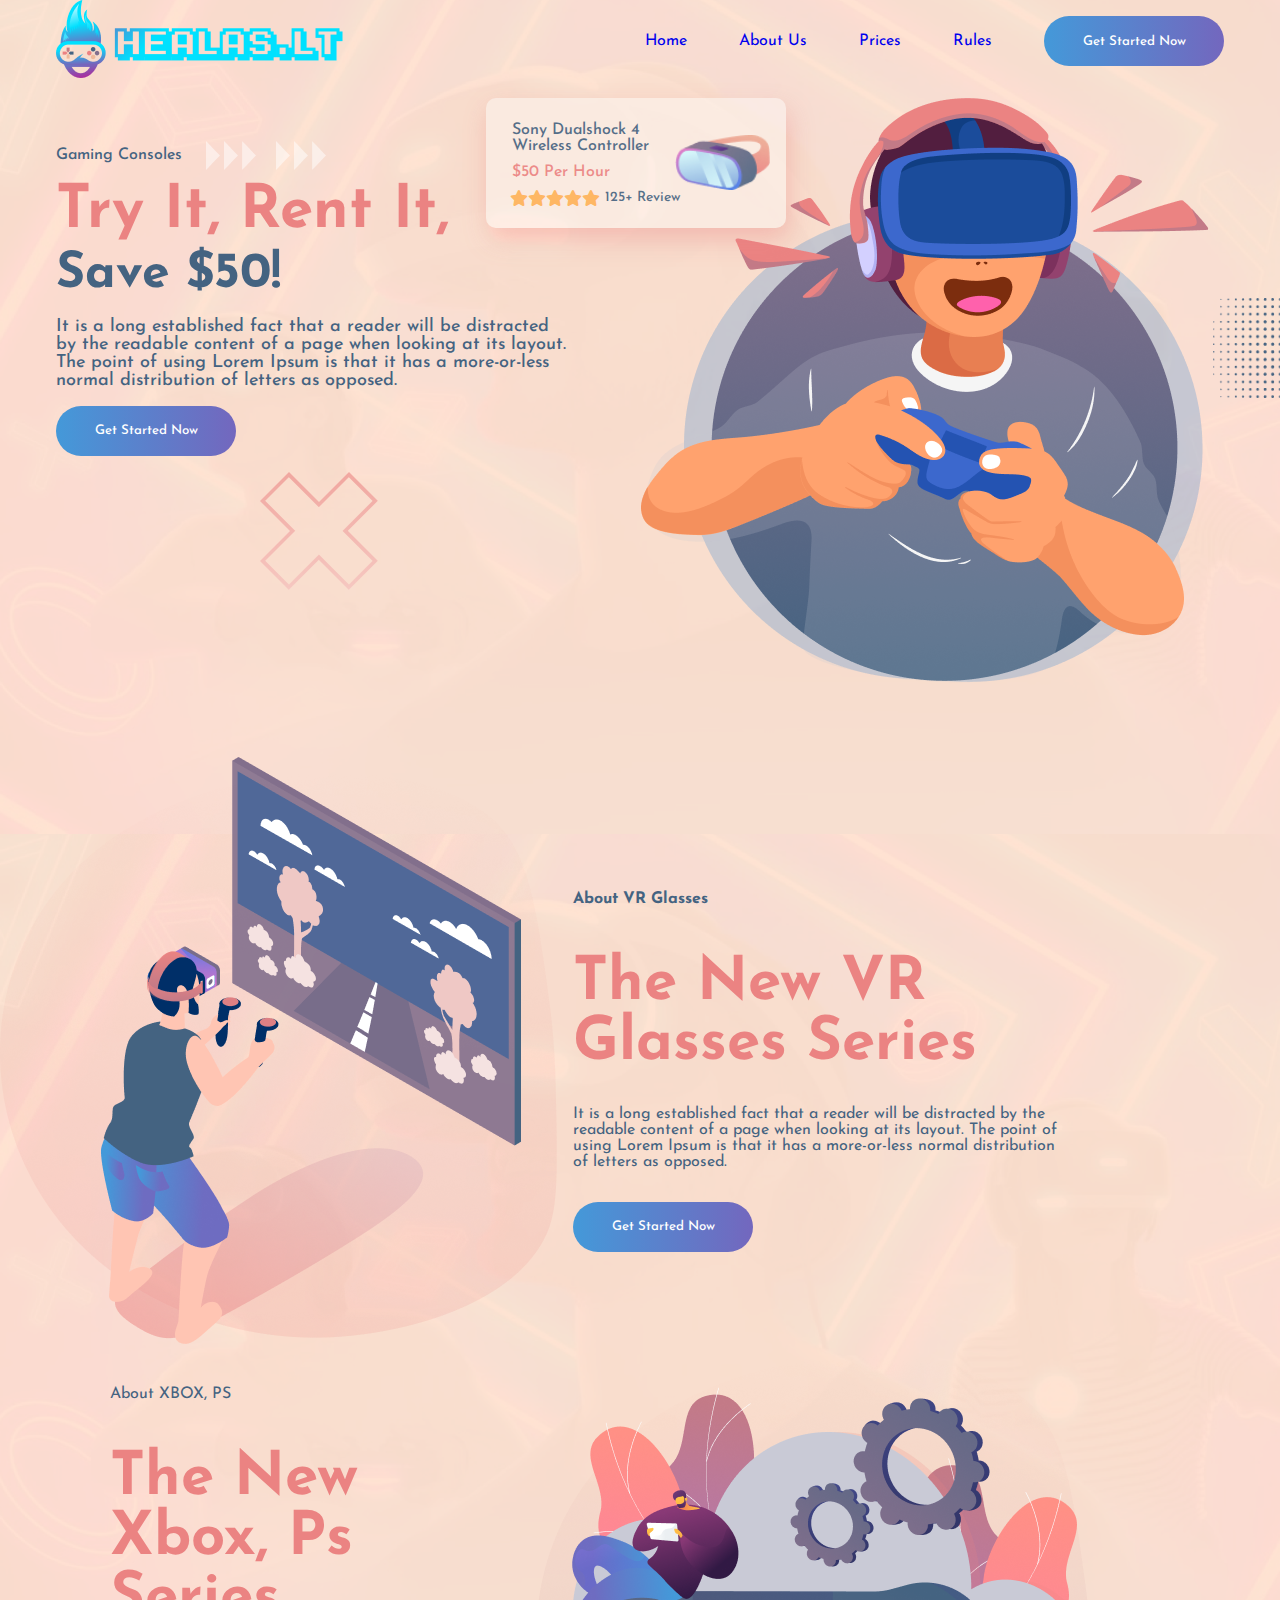
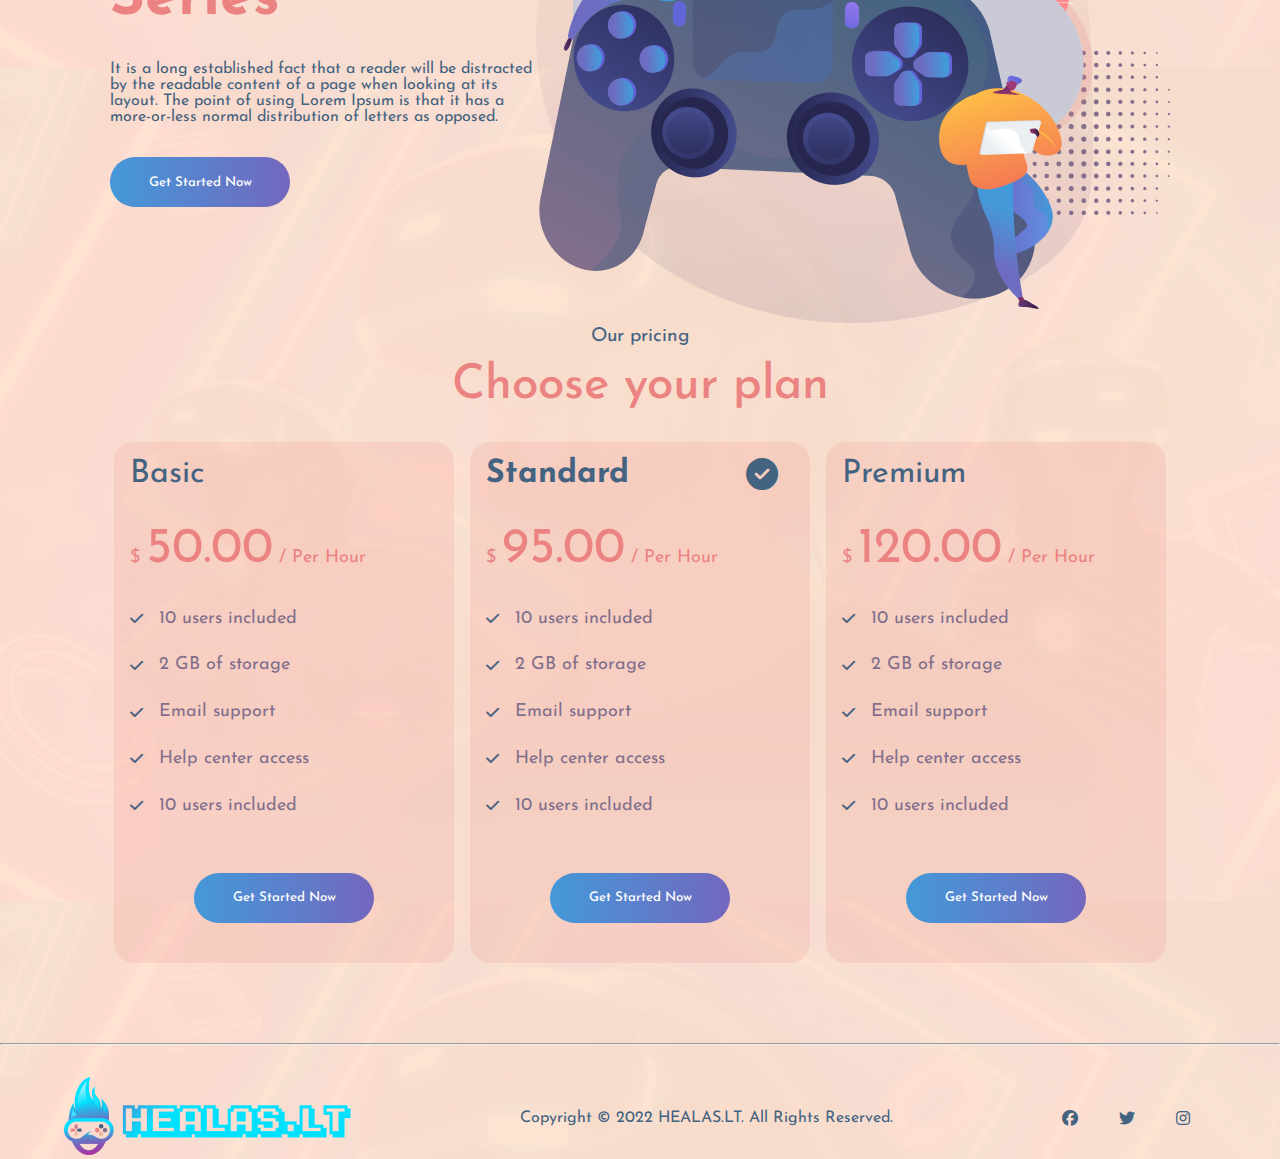
==== commit d86ce53a: "hover is made properly" ====
--- a/html_css/index.html
+++ b/html_css/index.html
@@ -126,7 +126,7 @@
 
 
         <div class="cards">
-            <div class="card">
+            <div class="card ">
 
                 <p class="levels">Basic</p>
 
--- a/html_css/style.css
+++ b/html_css/style.css
@@ -258,6 +258,7 @@
 
 .aboutContainer {
     width: 83%;
+    margin-top: 11rem;
     height: 600px;
     display: flex;
     gap: 1rem;
@@ -293,8 +294,12 @@
     font-size: larger;
  }
  .plan{
+    margin-top: 1rem;
+    margin-bottom: 2rem;
     color: var(--main-color);
     text-align: center;
+    font-size: 3rem;
+    font-weight: 500;
  }
  .cards{
     max-width: 100%;
@@ -302,7 +307,7 @@
     gap: 1rem;
     margin: 0 auto;
     justify-content: space-between;
-
+margin-bottom: 3rem;
  }
  .card{
     width: 340px;
@@ -373,21 +378,32 @@
     right: 2rem;
 }
 
-.cards :hover{
+.card:hover{
     background-color: #446381;
-    transform: scale(1.2);
+    transform: scale(1.1);
     transition: 1s;
     .levels{
     color: white;
     }
 
-}
-.footer{
-    margin-top: 3rem;
+.row p{
+    color: #EB8382;
+}
+}
+footer{
+
+    margin-inline: 4rem;
+    width: 88%;
+    margin-top: 2rem;
     display: flex;
     align-items: center;
     justify-content: space-between;
 }
  .sMedia{
+ width: 8rem;
  color: #446381;
- }+ display: flex;
+ justify-content: space-between;
+ gap: 1rem;
+
+ }
